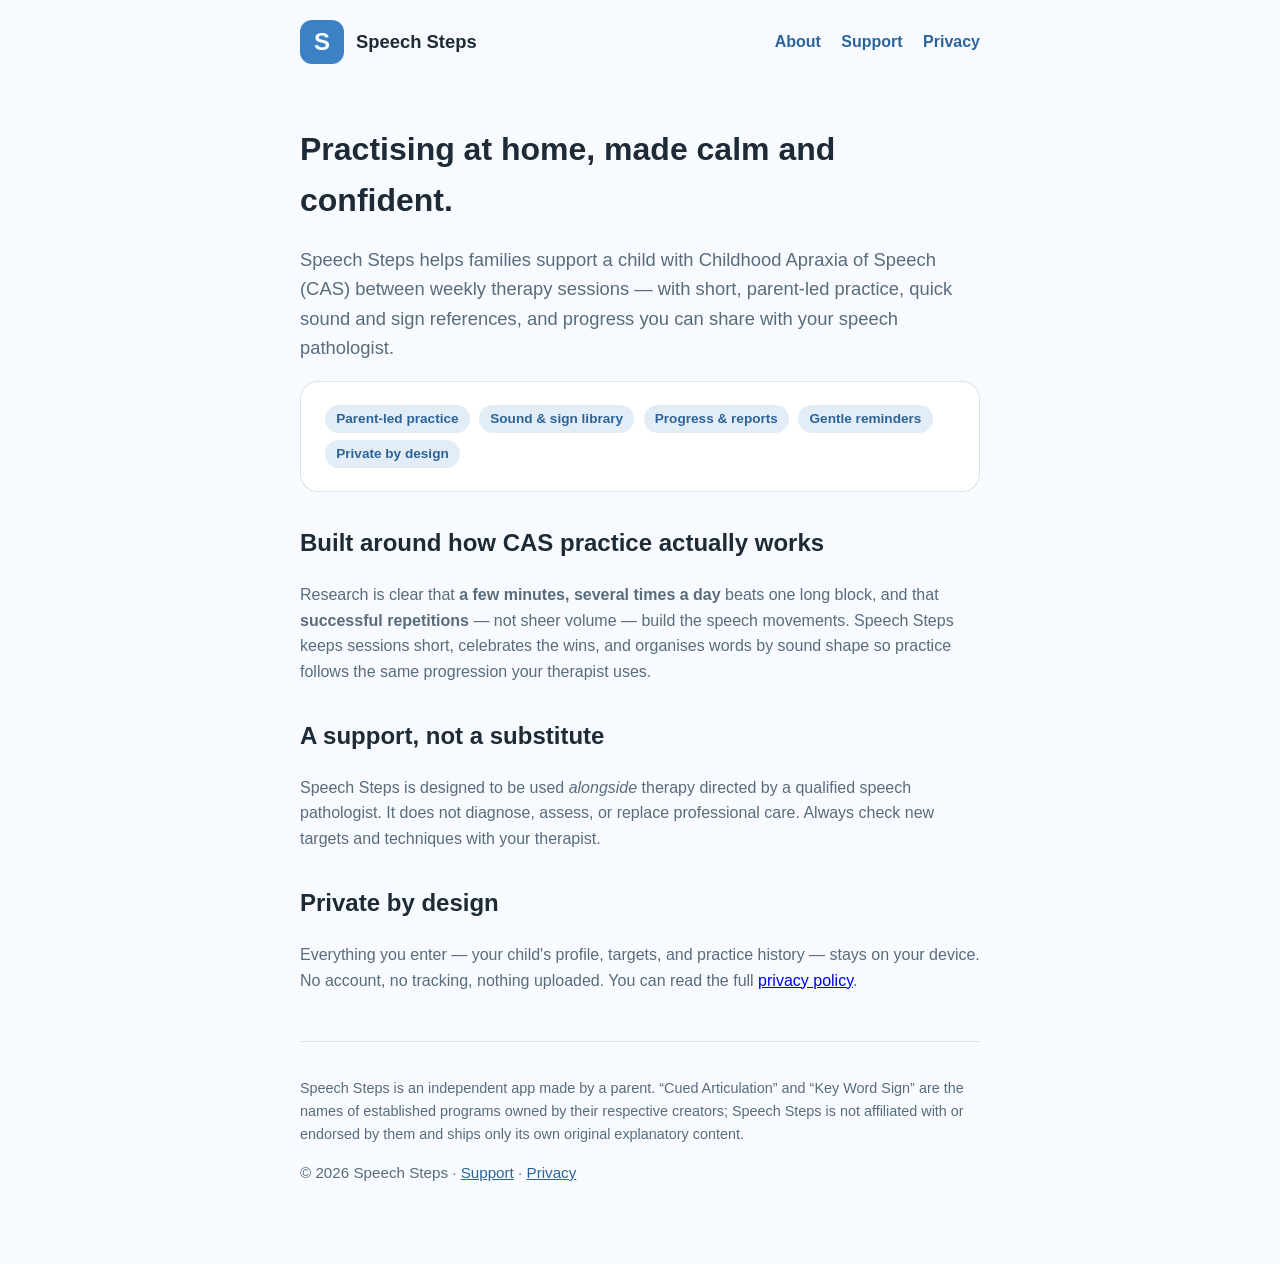
==== docs/index.html @ 3684fc4c "Add practice reminders, settings, site, and release docs - PracticeReminders + Settings sheet: opt-i" ====
<!DOCTYPE html>
<html lang="en">
<head>
  <meta charset="utf-8" />
  <meta name="viewport" content="width=device-width, initial-scale=1" />
  <title>Speech Steps — home practice for childhood apraxia of speech</title>
  <meta name="description" content="A calm, private companion for families practising at home between speech therapy sessions for Childhood Apraxia of Speech (CAS)." />
  <link rel="stylesheet" href="style.css" />
</head>
<body>
  <header class="site">
    <div class="logo">S</div>
    <h1>Speech Steps</h1>
    <div class="spacer"></div>
    <nav>
      <a href="index.html">About</a>
      <a href="support.html">Support</a>
      <a href="privacy.html">Privacy</a>
    </nav>
  </header>

  <main class="wrap">
    <h1 class="title">Practising at home, made calm and confident.</h1>
    <p class="lead">
      Speech Steps helps families support a child with Childhood Apraxia of Speech (CAS)
      between weekly therapy sessions — with short, parent-led practice, quick sound and
      sign references, and progress you can share with your speech pathologist.
    </p>

    <div class="card">
      <span class="pill">Parent-led practice</span>
      <span class="pill">Sound &amp; sign library</span>
      <span class="pill">Progress &amp; reports</span>
      <span class="pill">Gentle reminders</span>
      <span class="pill">Private by design</span>
    </div>

    <h2>Built around how CAS practice actually works</h2>
    <p>
      Research is clear that <strong>a few minutes, several times a day</strong> beats one
      long block, and that <strong>successful repetitions</strong> — not sheer volume —
      build the speech movements. Speech Steps keeps sessions short, celebrates the wins,
      and organises words by sound shape so practice follows the same progression your
      therapist uses.
    </p>

    <h2>A support, not a substitute</h2>
    <p>
      Speech Steps is designed to be used <em>alongside</em> therapy directed by a qualified
      speech pathologist. It does not diagnose, assess, or replace professional care. Always
      check new targets and techniques with your therapist.
    </p>

    <h2>Private by design</h2>
    <p>
      Everything you enter — your child's profile, targets, and practice history — stays on
      your device. No account, no tracking, nothing uploaded. You can read the full
      <a href="privacy.html">privacy policy</a>.
    </p>

    <footer>
      <p>
        Speech Steps is an independent app made by a parent. “Cued Articulation” and “Key
        Word Sign” are the names of established programs owned by their respective creators;
        Speech Steps is not affiliated with or endorsed by them and ships only its own
        original explanatory content.
      </p>
      <p class="muted">© 2026 Speech Steps · <a href="support.html">Support</a> · <a href="privacy.html">Privacy</a></p>
    </footer>
  </main>
</body>
</html>
---- docs/style.css ----
:root {
  --brand: #3B82C4;
  --brand-ink: #2C649A;
  --accent: #F2A03D;
  --bg: #F7FBFF;
  --card: #ffffff;
  --label: #1E2A36;
  --label2: #5A6B7B;
  --hairline: #1B3A5A24;
}
@media (prefers-color-scheme: dark) {
  :root {
    --brand: #6FB0E8; --brand-ink: #9CCBF2; --accent: #F6B968;
    --bg: #10171F; --card: #1B2530; --label: #E8EEF4; --label2: #9DAFBF;
    --hairline: #FFFFFF1F;
  }
}
* { box-sizing: border-box; }
body {
  margin: 0;
  font-family: -apple-system, BlinkMacSystemFont, "Segoe UI", Roboto, Helvetica, Arial, sans-serif;
  background: var(--bg);
  color: var(--label);
  line-height: 1.6;
}
.wrap { max-width: 720px; margin: 0 auto; padding: 2rem 1.25rem 4rem; }
header.site {
  display: flex; align-items: center; gap: .75rem;
  padding: 1.25rem; max-width: 720px; margin: 0 auto;
}
header.site .logo {
  width: 44px; height: 44px; border-radius: 12px;
  background: var(--brand); color: #fff; display: grid; place-items: center;
  font-size: 1.5rem; font-weight: 700;
}
header.site h1 { font-size: 1.15rem; margin: 0; }
nav a { color: var(--brand-ink); text-decoration: none; margin-left: 1rem; font-weight: 600; }
nav a:hover { text-decoration: underline; }
.spacer { flex: 1; }
h1.title { font-size: 2rem; margin: .5rem 0 1rem; }
h2 { margin-top: 2rem; color: var(--label); }
p, li { color: var(--label2); }
.card {
  background: var(--card); border: 1px solid var(--hairline);
  border-radius: 18px; padding: 1.25rem 1.5rem; margin: 1rem 0;
}
.lead { font-size: 1.15rem; color: var(--label2); }
.pill {
  display: inline-block; background: color-mix(in srgb, var(--brand) 14%, transparent);
  color: var(--brand-ink); padding: .2rem .7rem; border-radius: 999px;
  font-size: .85rem; font-weight: 600; margin: .2rem .3rem .2rem 0;
}
a.button {
  display: inline-block; background: var(--brand); color: #fff;
  padding: .7rem 1.2rem; border-radius: 12px; text-decoration: none; font-weight: 700;
}
footer { border-top: 1px solid var(--hairline); margin-top: 3rem; padding-top: 1.25rem;
  font-size: .9rem; color: var(--label2); }
footer a { color: var(--brand-ink); }
.muted { color: var(--label2); font-size: .95rem; }
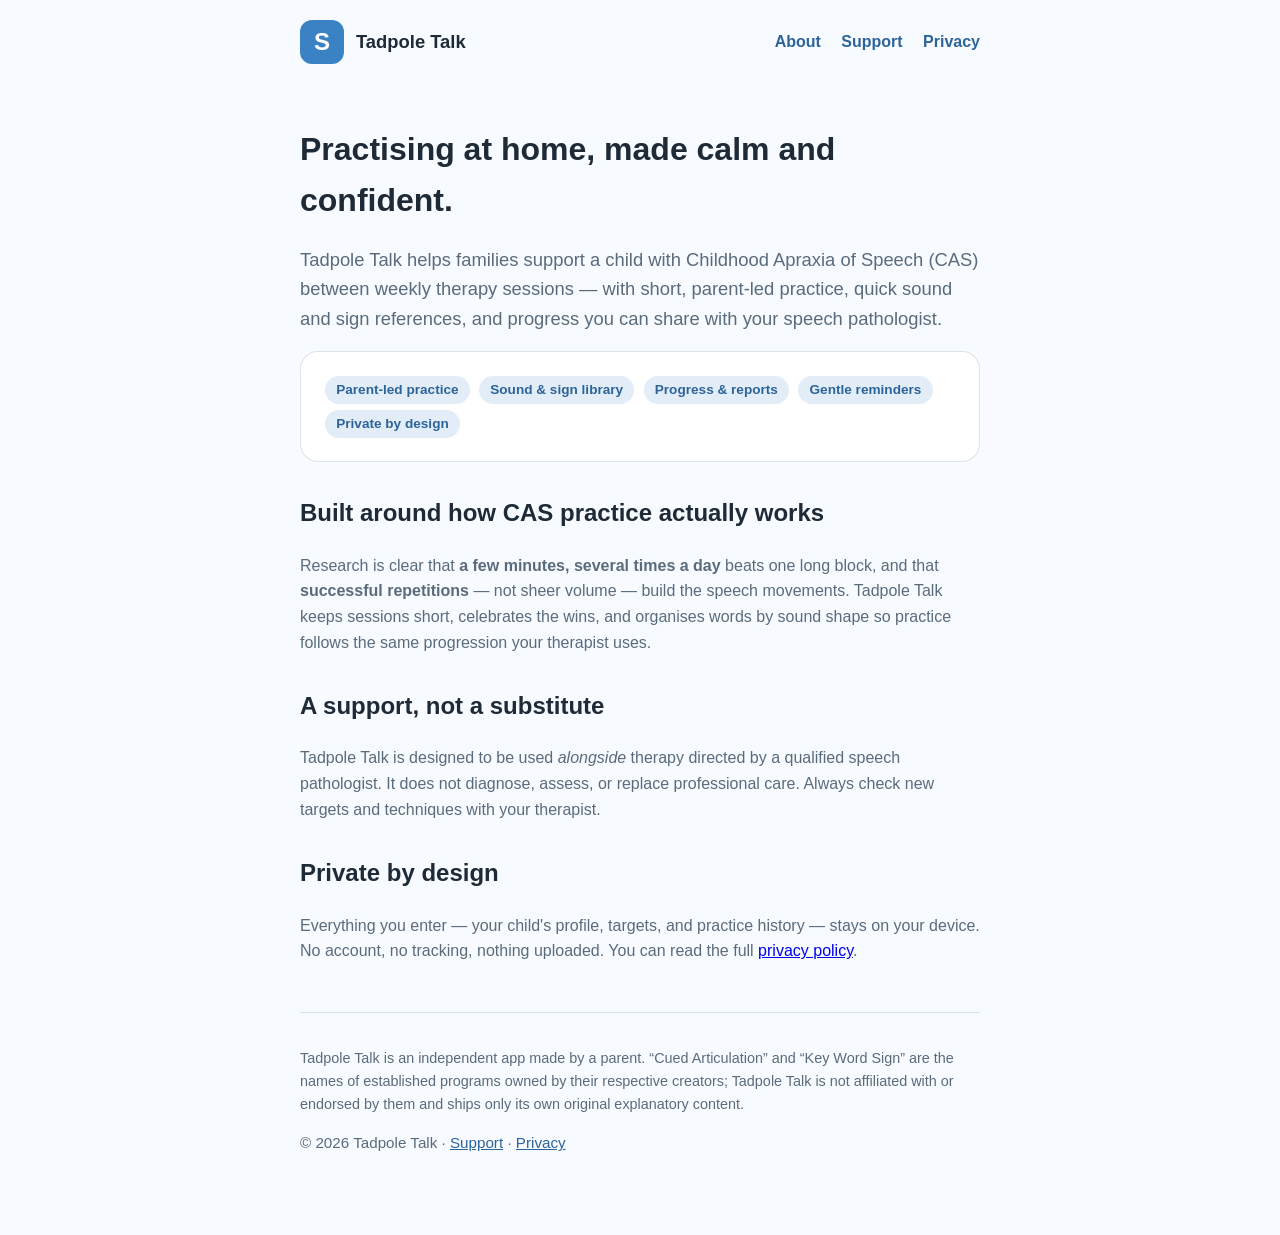
==== commit be6f1875: "Rename app: Speech Steps → Tadpole Talk The "Speech Steps" working name blended into a category satu" ====
--- a/docs/index.html
+++ b/docs/index.html
@@ -3,14 +3,14 @@
 <head>
   <meta charset="utf-8" />
   <meta name="viewport" content="width=device-width, initial-scale=1" />
-  <title>Speech Steps — home practice for childhood apraxia of speech</title>
+  <title>Tadpole Talk — home practice for childhood apraxia of speech</title>
   <meta name="description" content="A calm, private companion for families practising at home between speech therapy sessions for Childhood Apraxia of Speech (CAS)." />
   <link rel="stylesheet" href="style.css" />
 </head>
 <body>
   <header class="site">
     <div class="logo">S</div>
-    <h1>Speech Steps</h1>
+    <h1>Tadpole Talk</h1>
     <div class="spacer"></div>
     <nav>
       <a href="index.html">About</a>
@@ -22,7 +22,7 @@
   <main class="wrap">
     <h1 class="title">Practising at home, made calm and confident.</h1>
     <p class="lead">
-      Speech Steps helps families support a child with Childhood Apraxia of Speech (CAS)
+      Tadpole Talk helps families support a child with Childhood Apraxia of Speech (CAS)
       between weekly therapy sessions — with short, parent-led practice, quick sound and
       sign references, and progress you can share with your speech pathologist.
     </p>
@@ -39,14 +39,14 @@
     <p>
       Research is clear that <strong>a few minutes, several times a day</strong> beats one
       long block, and that <strong>successful repetitions</strong> — not sheer volume —
-      build the speech movements. Speech Steps keeps sessions short, celebrates the wins,
+      build the speech movements. Tadpole Talk keeps sessions short, celebrates the wins,
       and organises words by sound shape so practice follows the same progression your
       therapist uses.
     </p>
 
     <h2>A support, not a substitute</h2>
     <p>
-      Speech Steps is designed to be used <em>alongside</em> therapy directed by a qualified
+      Tadpole Talk is designed to be used <em>alongside</em> therapy directed by a qualified
       speech pathologist. It does not diagnose, assess, or replace professional care. Always
       check new targets and techniques with your therapist.
     </p>
@@ -60,12 +60,12 @@
 
     <footer>
       <p>
-        Speech Steps is an independent app made by a parent. “Cued Articulation” and “Key
+        Tadpole Talk is an independent app made by a parent. “Cued Articulation” and “Key
         Word Sign” are the names of established programs owned by their respective creators;
-        Speech Steps is not affiliated with or endorsed by them and ships only its own
+        Tadpole Talk is not affiliated with or endorsed by them and ships only its own
         original explanatory content.
       </p>
-      <p class="muted">© 2026 Speech Steps · <a href="support.html">Support</a> · <a href="privacy.html">Privacy</a></p>
+      <p class="muted">© 2026 Tadpole Talk · <a href="support.html">Support</a> · <a href="privacy.html">Privacy</a></p>
     </footer>
   </main>
 </body>
